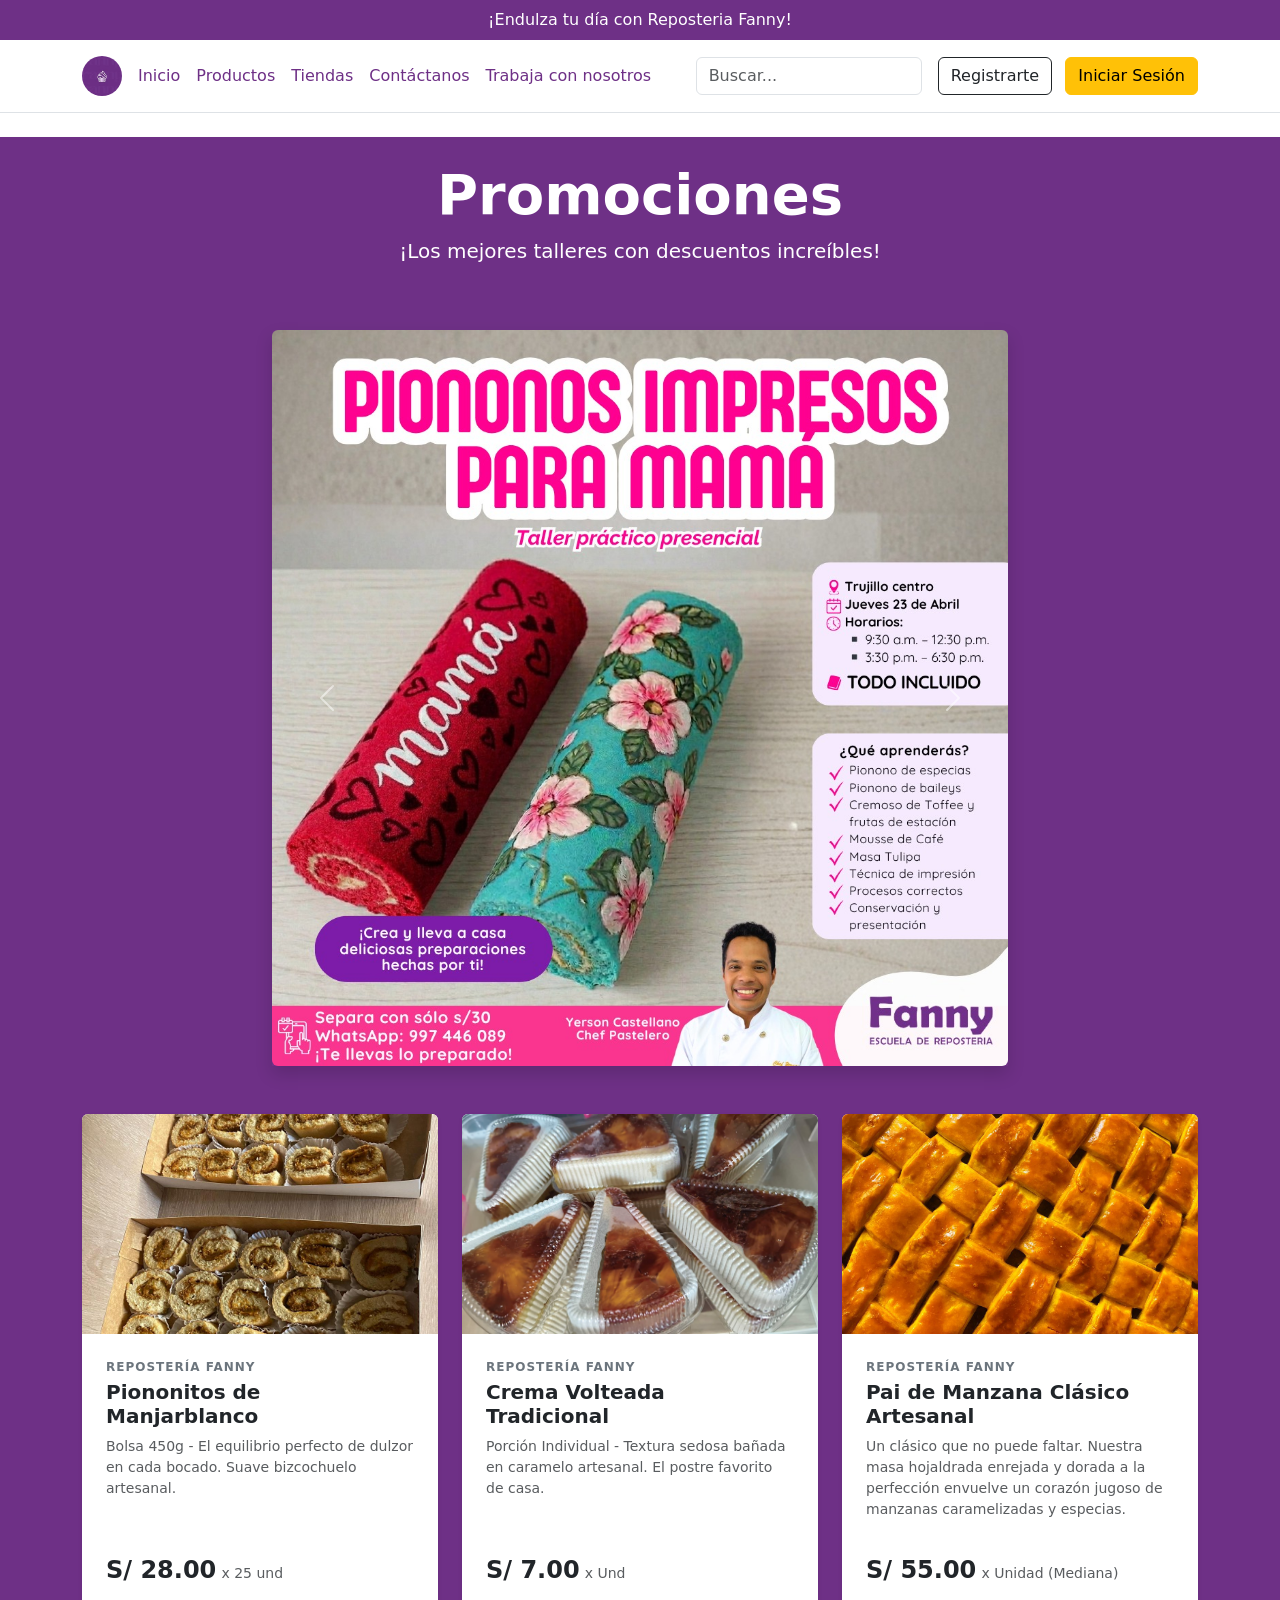
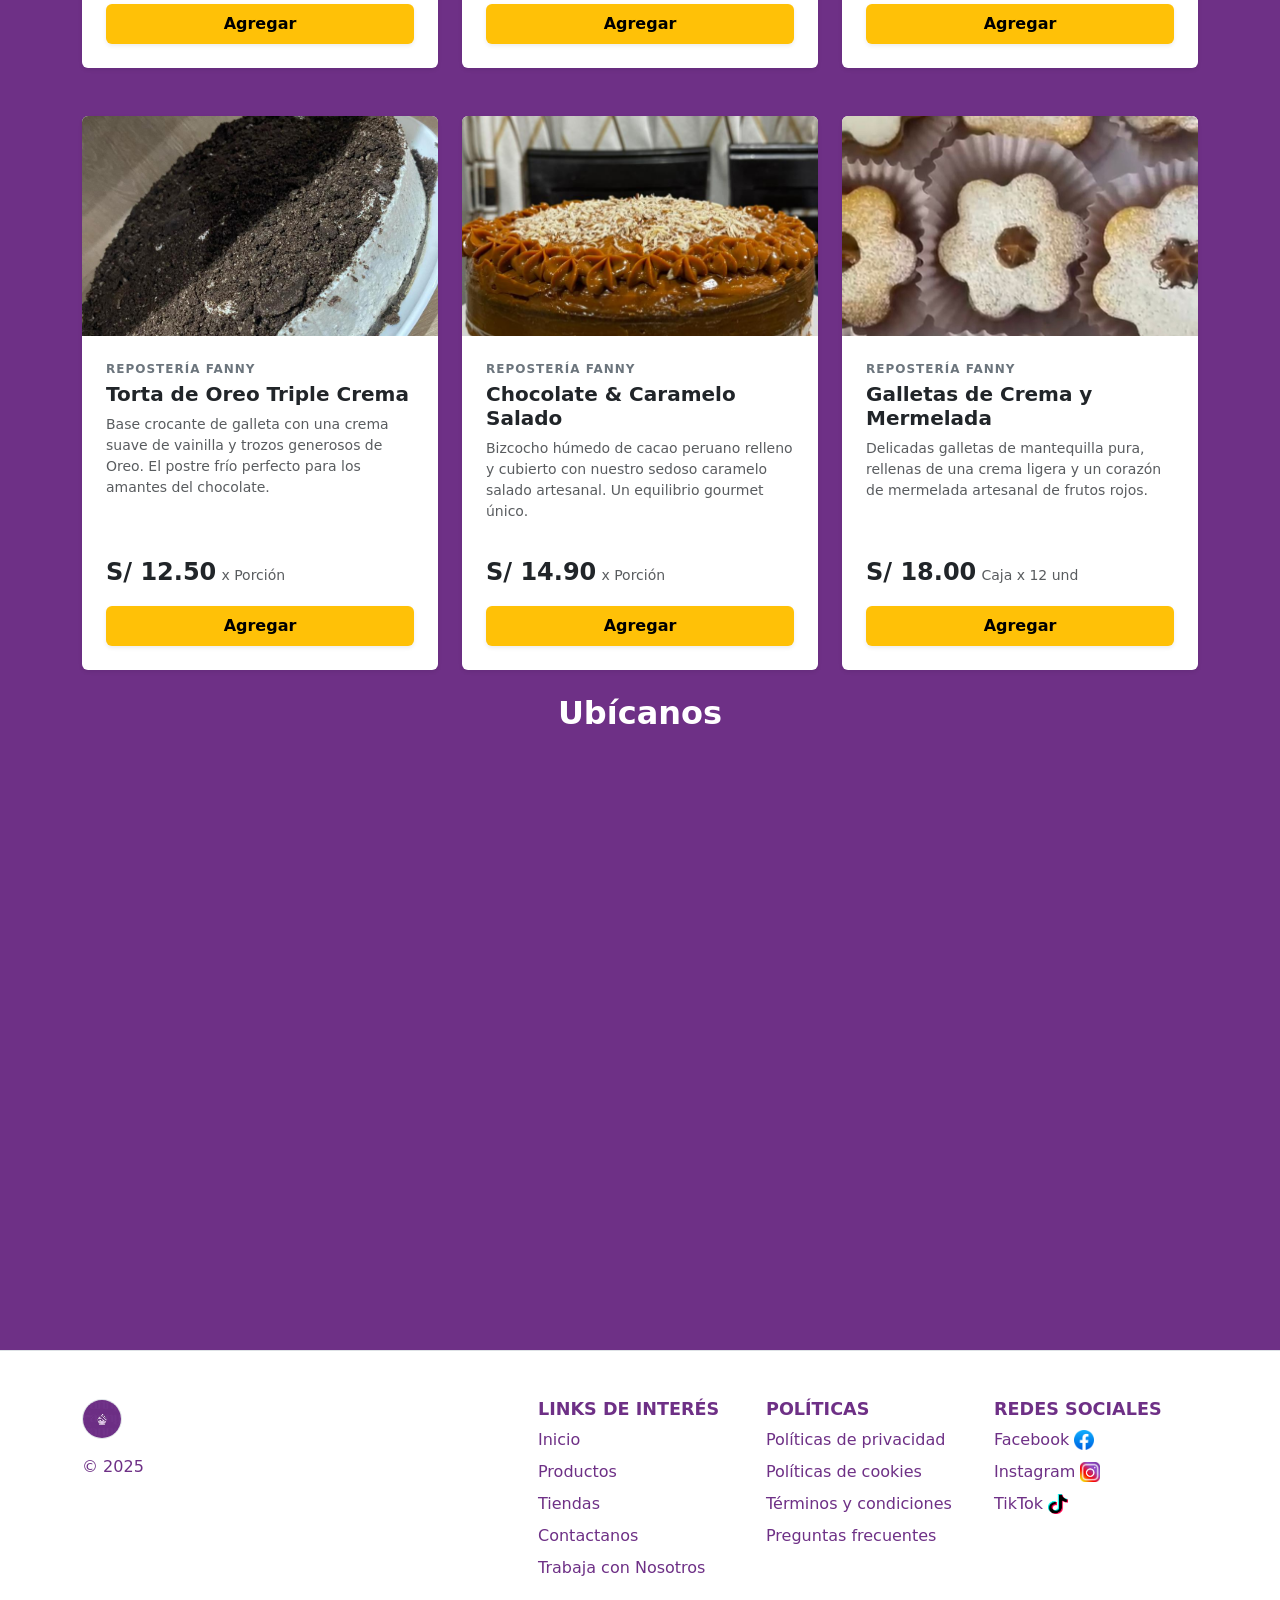
==== index.html @ 8c5440d7 "Add files via upload" ====
<!DOCTYPE html>
<html lang="en">
<head>
    <meta charset="UTF-8">
    <meta name="viewport" content="width=device-width, initial-scale=1.0">
    <link rel="favicon" href="icon.png">
    <link rel="stylesheet" href="style.css">
    <link href="https://cdn.jsdelivr.net/npm/bootstrap@5.3.8/dist/css/bootstrap.min.css" rel="stylesheet" integrity="sha384-sRIl4kxILFvY47J16cr9ZwB07vP4J8+LH7qKQnuqkuIAvNWLzeN8tE5YBujZqJLB" crossorigin="anonymous">
    <title>Reposteria Fanny</title>
</head>
<body>
    <header class="border-bottom">
        <div class="cabecera text-center py-2">
            <p class="m-0">¡Endulza tu día con Reposteria Fanny!</p>
        </div>
        <nav class="p-3">
            <div class="container">
                <div class="d-flex flex-wrap align-items-center justify-content-center justify-content-lg-start">
                    <a href="index.html" class="d-flex align-items-center mb-2 mb-lg-0 text-decoration-none">
                        <img src="img/logo.jpg" alt="Logo" width="40" height="40" class="me-2 rounded-circle">
                    </a>

                    <ul class="nav col-12 col-lg-auto me-lg-auto mb-2 justify-content-center mb-md-0">
                        <li><a href="index.html" class="nav-link px-2">Inicio</a></li>
                        <li><a href="#" class="nav-link px-2">Productos</a></li>
                        <li><a href="#" class="nav-link px-2">Tiendas</a></li>
                        <li><a href="#" class="nav-link px-2">Contáctanos</a></li>
                        <li><a href="#" class="nav-link px-2">Trabaja con nosotros</a></li>
                    </ul>

                    <form class="col-12 col-lg-auto mb-3 mb-lg-0 me-lg-3" role="search">
                        <input type="search" class="form-control" placeholder="Buscar..." aria-label="Search">
                    </form>

                    <div class="text-end">
                        <button type="button" class="btn btn-outline-dark me-2">Registrarte</button>
                        <button type="button" class="btn btn-warning">Iniciar Sesión</button>
                    </div>
                </div>
            </div>
        </nav>
    </header>
  <div class="container-fluid px-0 mt-4">
    <div class="promo-banner shadow-sm">
        <div class="py-4 text-center">
            <h1 class="display-4 fw-bold">Promociones</h1>
            <p class="lead">¡Los mejores talleres con descuentos increíbles!</p>
        </div>

        <div class="container mt-4 mb-0">
            <div class="row justify-content-center">
                <div class="col-md-8">
                    <div id="carouselExampleControls" class="carousel slide shadow" data-bs-ride="carousel">
                        <div class="carousel-inner rounded">
                            <div class="carousel-item active"> <img src="img/promo1.jpg" class="d-block w-100" style="height: 20%;; object-fit: cover;" alt="Promo 1">
                            </div>
                            <div class="carousel-item">
                                <img src="img/promo2.jpg" class="d-block w-100" style="height: 20%; object-fit: cover;" alt="Promo 2">
                            </div>
                            <div class="carousel-item">
                                <img src="img/promo3.jpg" class="d-block w-100" style="height: 20%;; object-fit: cover;" alt="Promo 3">
                            </div>
                        </div>

                        <button class="carousel-control-prev" type="button" data-bs-target="#carouselExampleControls" data-bs-slide="prev">
                            <span class="carousel-control-prev-icon" aria-hidden="true"></span>
                            <span class="visually-hidden">Anterior</span>
                        </button>
                        <button class="carousel-control-next" type="button" data-bs-target="#carouselExampleControls" data-bs-slide="next">
                            <span class="carousel-control-next-icon" aria-hidden="true"></span>
                            <span class="visually-hidden">Siguiente</span>
                        </button>
                    </div> 
                    </div>
                </div>
            </div>
 <div class="container py-5">
    <div class="row g-4">
        
        <div class="col-md-4">
            <div class="card h-100 border-0 shadow-sm custom-card">
                <div class="card-img-wrapper">
                    <img src="img/Piononos.jpeg" alt="Piononitos">
                </div>
                <div class="card-body d-flex flex-column p-4">
                    <span class="brand-label fw-bold text-uppercase mb-1">Repostería Fanny</span>
                    <h5 class="card-title fw-bold mb-2">Piononitos de Manjarblanco</h5>
                    <p class="card-text small text-muted flex-grow-1">
                        Bolsa 450g - El equilibrio perfecto de dulzor en cada bocado. Suave bizcochuelo artesanal.
                    </p>
                    <div class="mt-3 mb-3">
                        <span class="price-tag fw-bold">S/ 28.00</span>
                        <small class="text-muted"> x 25 und</small>
                    </div>
                    <button class="btn btn-warning w-100 fw-bold py-2 shadow-sm border-0" style="background-color: #ffc107;">Agregar</button>
                </div>
            </div>
        </div>

        <div class="col-md-4">
            <div class="card h-100 border-0 shadow-sm custom-card">
                <div class="card-img-wrapper">
                    <img src="img/Crema Volteada Tradicional.jpeg" alt="Crema Volteada">
                </div>
                <div class="card-body d-flex flex-column p-4">
                    <span class="brand-label fw-bold text-uppercase mb-1">Repostería Fanny</span>
                    <h5 class="card-title fw-bold mb-2">Crema Volteada Tradicional</h5>
                    <p class="card-text small text-muted flex-grow-1">
                        Porción Individual - Textura sedosa bañada en caramelo artesanal. El postre favorito de casa.
                    </p>
                    <div class="mt-3 mb-3">
                        <span class="price-tag fw-bold">S/ 7.00</span>
                        <small class="text-muted"> x Und</small>
                    </div>
                    <button class="btn btn-warning w-100 fw-bold py-2 shadow-sm border-0" style="background-color: #ffc107;">Agregar</button>
                </div>
            </div>
        </div>

        <div class="col-md-4">
            <div class="card h-100 border-0 shadow-sm custom-card">
                <div class="card-img-wrapper">
                    <img src="img/pai.jpg" alt="pai">
                </div>
                <div class="card-body d-flex flex-column p-4">
                    <span class="brand-label fw-bold text-uppercase mb-1">Repostería Fanny</span>
                    <h5 class="card-title fw-bold mb-2">Pai de Manzana Clásico Artesanal</h5>
                    <p class="card-text small text-muted flex-grow-1">
                        Un clásico que no puede faltar. Nuestra masa hojaldrada enrejada y dorada a la perfección envuelve un corazón jugoso de manzanas caramelizadas y especias.
                    </p>
                    <div class="mt-3 mb-3">
                        <span class="price-tag fw-bold">S/ 55.00</span>
                        <small class="text-muted"> x Unidad (Mediana)</small>
                    </div>
                    <button class="btn btn-warning w-100 fw-bold py-2 shadow-sm border-0" style="background-color: #ffc107;">Agregar</button>
                </div>
            </div>
        </div>
         <div class="container py-5">
    <div class="row g-4">
        
        <div class="col-md-4">
            <div class="card h-100 border-0 shadow-sm custom-card">
                <div class="card-img-wrapper">
                    <img src="img/torta_oreo.jpg" alt="Torta de Oreo">
                </div>
                <div class="card-body d-flex flex-column p-4">
                    <span class="brand-label fw-bold text-uppercase mb-1">Repostería Fanny</span>
                    <h5 class="card-title fw-bold mb-2">Torta de Oreo Triple Crema</h5>
                    <p class="card-text small text-muted flex-grow-1">
                        Base crocante de galleta con una crema suave de vainilla y trozos generosos de Oreo. El postre frío perfecto para los amantes del chocolate.
                    </p>
                    <div class="mt-3 mb-3">
                        <span class="price-tag fw-bold">S/ 12.50</span>
                        <small class="text-muted"> x Porción</small>
                    </div>
                    <button class="btn btn-warning w-100 fw-bold py-2 shadow-sm border-0" style="background-color: #ffc107;">Agregar</button>
                </div>
            </div>
        </div>

        <div class="col-md-4">
            <div class="card h-100 border-0 shadow-sm custom-card">
                <div class="card-img-wrapper">
                    <img src="img/torta_chocolate_caramelo.jpg" alt="Torta de Chocolate y Caramelo">
                </div>
                <div class="card-body d-flex flex-column p-4">
                    <span class="brand-label fw-bold text-uppercase mb-1">Repostería Fanny</span>
                    <h5 class="card-title fw-bold mb-2">Chocolate & Caramelo Salado</h5>
                    <p class="card-text small text-muted flex-grow-1">
                        Bizcocho húmedo de cacao peruano relleno y cubierto con nuestro sedoso caramelo salado artesanal. Un equilibrio gourmet único.
                    </p>
                    <div class="mt-3 mb-3">
                        <span class="price-tag fw-bold">S/ 14.90</span>
                        <small class="text-muted"> x Porción</small>
                    </div>
                    <button class="btn btn-warning w-100 fw-bold py-2 shadow-sm border-0" style="background-color: #ffc107;">Agregar</button>
                </div>
            </div>
        </div>

        <div class="col-md-4">
            <div class="card h-100 border-0 shadow-sm custom-card">
                <div class="card-img-wrapper">
                    <img src="img/galleta_mermelada.jpg" alt="Galletas de Mantequilla">
                </div>
                <div class="card-body d-flex flex-column p-4">
                    <span class="brand-label fw-bold text-uppercase mb-1">Repostería Fanny</span>
                    <h5 class="card-title fw-bold mb-2">Galletas de Crema y Mermelada</h5>
                    <p class="card-text small text-muted flex-grow-1">
                        Delicadas galletas de mantequilla pura, rellenas de una crema ligera y un corazón de mermelada artesanal de frutos rojos.
                    </p>
                    <div class="mt-3 mb-3">
                        <span class="price-tag fw-bold">S/ 18.00</span>
                        <small class="text-muted"> Caja x 12 und</small>
                    </div>
                    <button class="btn btn-warning w-100 fw-bold py-2 shadow-sm border-0" style="background-color: #ffc107;">Agregar</button>
                </div>
            </div>
        </div>
        <div class="container-fluid mt-4 px-0 text-center">
            <h2 class="fw-bold mb-3">Ubícanos</h2>
            <iframe src="https://www.google.com/maps/embed?pb=!1m18!1m12!1m3!1d3949.8845862780095!2d-79.02899262413187!3d-8.113232691916005!2m3!1f0!2f0!3f0!3m2!1i1024!2i768!4f13.1!3m3!1m2!1s0x91ad3d83b5457c7d%3A0x41e4fc3e2f25bf1e!2sJir%C3%B3n%20Orbegoso%20680%2C%20Trujillo%2013001!5e0!3m2!1ses!2spe!4v1776361163061!5m2!1ses!2spe" width="600" height="450" style="border:0;" allowfullscreen="" loading="lazy" referrerpolicy="no-referrer-when-downgrade"></iframe>
        </div>
    </div>
</div>
    </div>
</div>

      <footer class="footer-reposteria border-top w-100">
    <div class="container pt-5">
        <div class="row row-cols-1 row-cols-sm-2 row-cols-md-5">
            <div class="col mb-3">
                <a href="index.html" class="d-flex align-items-center mb-3 text-decoration-none">
                    <img src="img/logo.jpg" alt="Logo" width="40" height="40" class="rounded-circle border border-purple">
                </a>
                <p>© 2025</p>
            </div>

            <div class="col mb-3"></div> <div class="col mb-3">
                <h5 class="footer-title">LINKS DE INTERÉS</h5>
                <ul class="nav flex-column">
                    <li class="nav-item mb-2"><a href="#" class="nav-link p-0">Inicio</a></li>
                    <li class="nav-item mb-2"><a href="#" class="nav-link p-0">Productos</a></li>
                    <li class="nav-item mb-2"><a href="#" class="nav-link p-0">Tiendas</a></li>
                    <li class="nav-item mb-2"><a href="#" class="nav-link p-0">Contactanos</a></li>
                    <li class="nav-item mb-2"><a href="#" class="nav-link p-0">Trabaja con Nosotros</a></li>
                </ul>
            </div>
            <div class="col mb-3">
                <h5 class="footer-title">POLÍTICAS</h5>
                <ul class="nav flex-column">
                    <li class="nav-item mb-2"><a href="#" class="nav-link p-0">Políticas de privacidad</a></li>
                    <li class="nav-item mb-2"><a href="#" class="nav-link p-0">Políticas de cookies</a></li>
                    <li class="nav-item mb-2"><a href="#" class="nav-link p-0">Términos y condiciones</a></li>
                    <li class="nav-item mb-2"><a href="#" class="nav-link p-0">Preguntas frecuentes</a></li>
                </ul>
            </div>

            <div class="col mb-3">
                <h5 class="footer-title">REDES SOCIALES</h5>
                <ul class="nav flex-column">
                    <li class="nav-item mb-2"><a href="https://www.facebook.com/FannyAccesoriosDeReposteria/" class="nav-link p-0 img-fluid">Facebook <img src="img/facebook-icon.png" alt="Facebook" width="20" height="20"></a></li>
                    <li class="nav-item mb-2"><a href="https://l.facebook.com/l.php?u=https%3A%2F%2Fwww.instagram.com%2Ffannyaccesoriosdereposteria%3Ffbclid%3DIwZXh0bgNhZW0CMTAAYnJpZBExelJvUlJ5TEJVMDJXN0pjdHNydGMGYXBwX2lkEDIyMjAzOTE3ODgyMDA4OTIAAR53cmugeSFxqcC6rG__LhVDyBOvtDj29dRccJvs854P_AUSqkjqv7GCrhIj5g_aem_hWxPMHQzwizPK7tuMA5d2w&h=AT46NLD3ytoourMOl7hYH9uGkQStY8wUwkt2HsrFkjQu7aCDerwFJEZ8V-l4h8QDH_vDskFBAxQ47pb4YFqNUSRnafPoYi-OVWZzvm3iaOgwulrAArCb069BrteAULRqoznj" class="nav-link p-0 img-fluid">Instagram <img src="img/instagram-icon.png" alt="Instagram" width="20" height="20"></a></li>
                    <li class="nav-item mb-2"><a href="https://www.tiktok.com/@fannyaccesoriostrujillo" class="nav-link p-0 img-fluid">TikTok <img src="img/tiktok-icon.png" alt="TikTok" width="20" height="20"></a></li>
                </ul>
            </div>
        </div>
    </div>
</footer>
    <script src="https://cdn.jsdelivr.net/npm/bootstrap@5.3.8/dist/js/bootstrap.bundle.min.js" integrity="sha384-FKyoEForCGlyvwx9Hj09JcYn3nv7wiPVlz7YYwJrWVcXK/BmnVDxM+D2scQbITxI" crossorigin="anonymous"></script>
</body>
</html>
---- style.css ----
:root {
    --purple-fanny: #6e3086;
    --yellow-fanny: #F9D71C;
}

header .nav-link, 
.footer-reposteria .nav-link {
    color: var(--purple-fanny);
    transition: color 0.3s ease; 
}

header .nav-link:hover, 
.footer-reposteria .nav-link:hover {
    color: var(--yellow-fanny);
}


.cabecera {
    background-color: var(--purple-fanny);
    color: white;
    width: 100%; 
}

.productos-container {
    background-color: var(--yellow-fanny);
    padding: 2rem 0;
}
.promo-banner {
    background-color: var(--purple-fanny);
    color: white;
    width: 100%; 
}

.card-img-wrapper {
    height: 220px;
    overflow: hidden;
    background-color: #f8f9fa;
}

.card-img-wrapper img {
    width: 100%;
    height: 100%;
    object-fit: cover; 
    transition: transform 0.3s ease;
}
.custom-card {
    transition: transform 0.3s ease, box-shadow 0.3s ease;
    border-radius: 10px;
    overflow: hidden;
}

.custom-card:hover {
    transform: translateY(-5px);
    box-shadow: 0 10px 20px rgba(0,0,0,0.15);
}

.custom-card:hover .card-img-wrapper img {
    transform: scale(1.05);
}

.brand-label {
    font-size: 0.75rem;
    letter-spacing: 1px;
    color: #6c757d;
}

.price-tag {
    font-size: 1.5rem;
    color: #212529;
}

.cards-produtcos{
    border: 2px solid var(--purple-fanny);
    transition: transform 0.3s ease, box-shadow 0.3s ease;
}
.footer-reposteria {
    background-color: white;
    width: 100%;
    margin-top: 3rem;
}

.footer-title {
    color: var(--purple-fanny);
    font-weight: bold;
    font-size: 1.1rem;
}

.footer-reposteria p {
    color: var(--purple-fanny);
}

.border-purple {
    border: 2px solid var(--purple-fanny) 
}
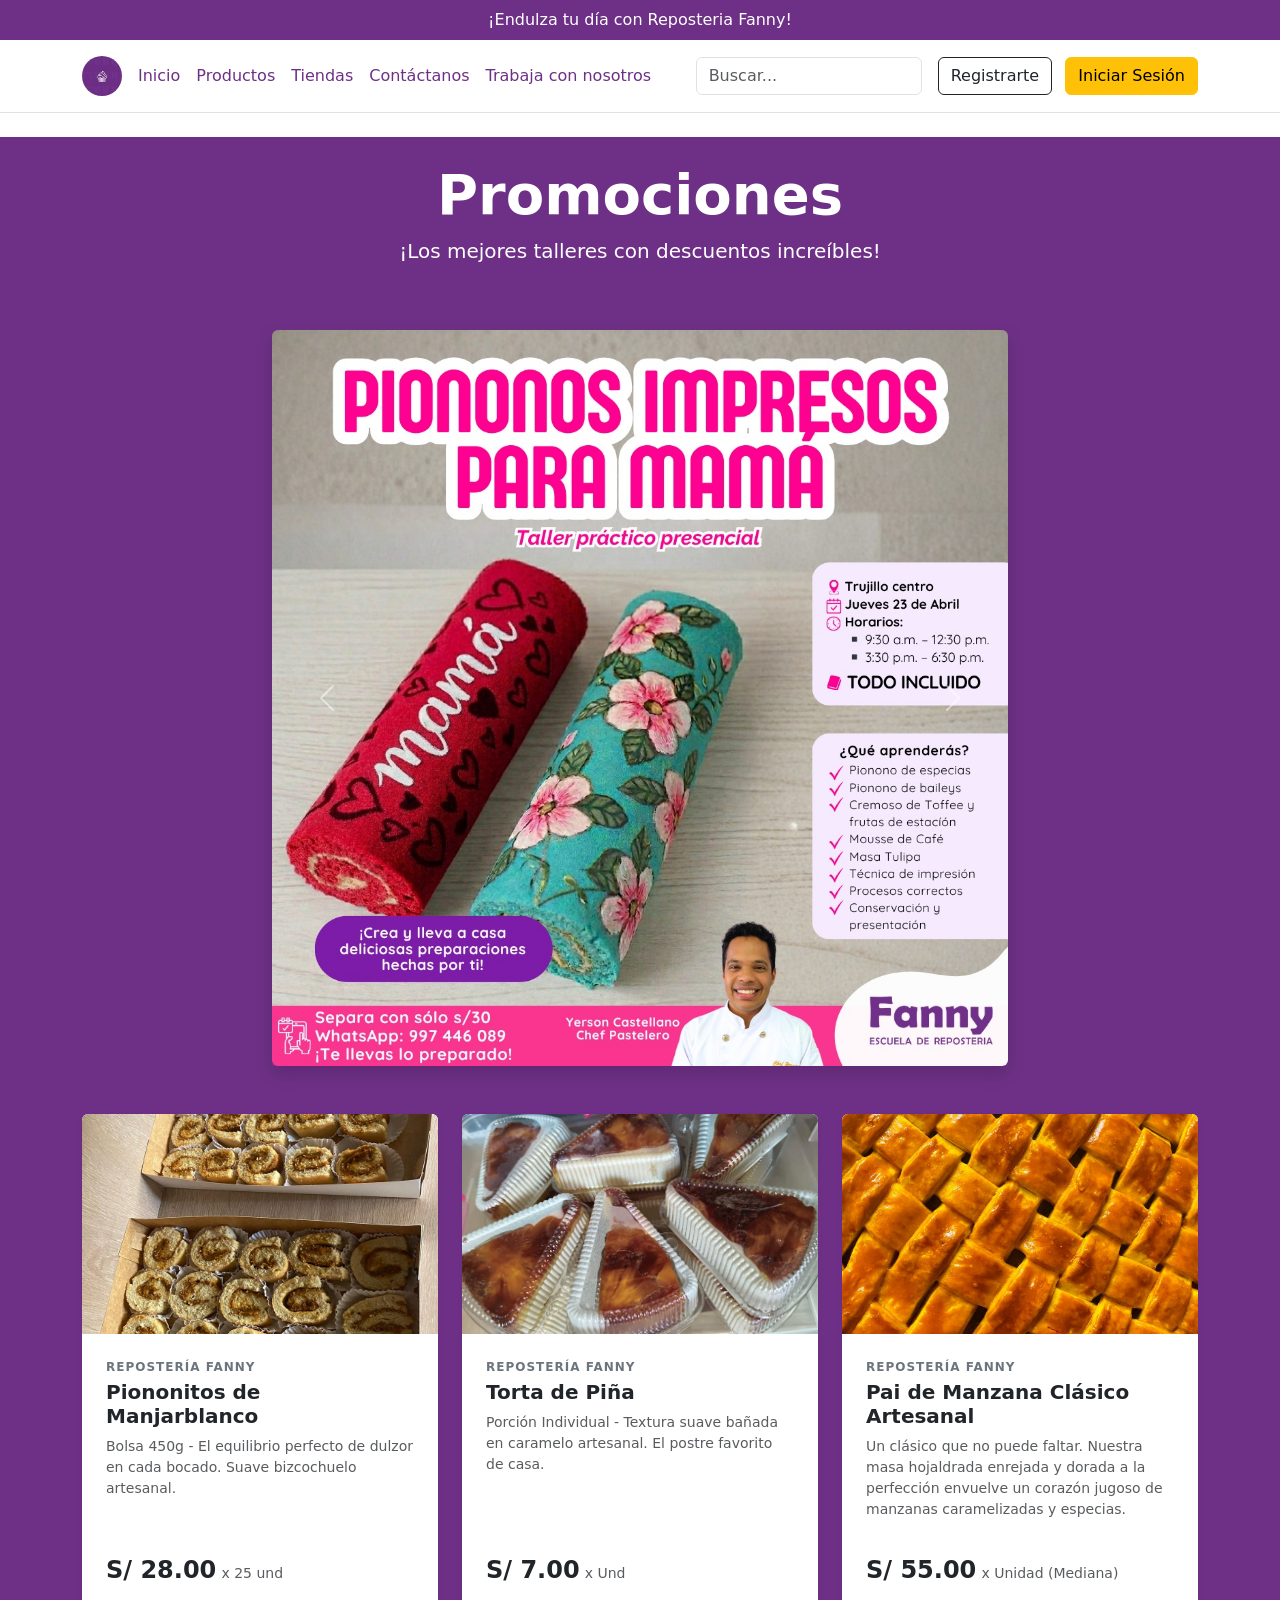
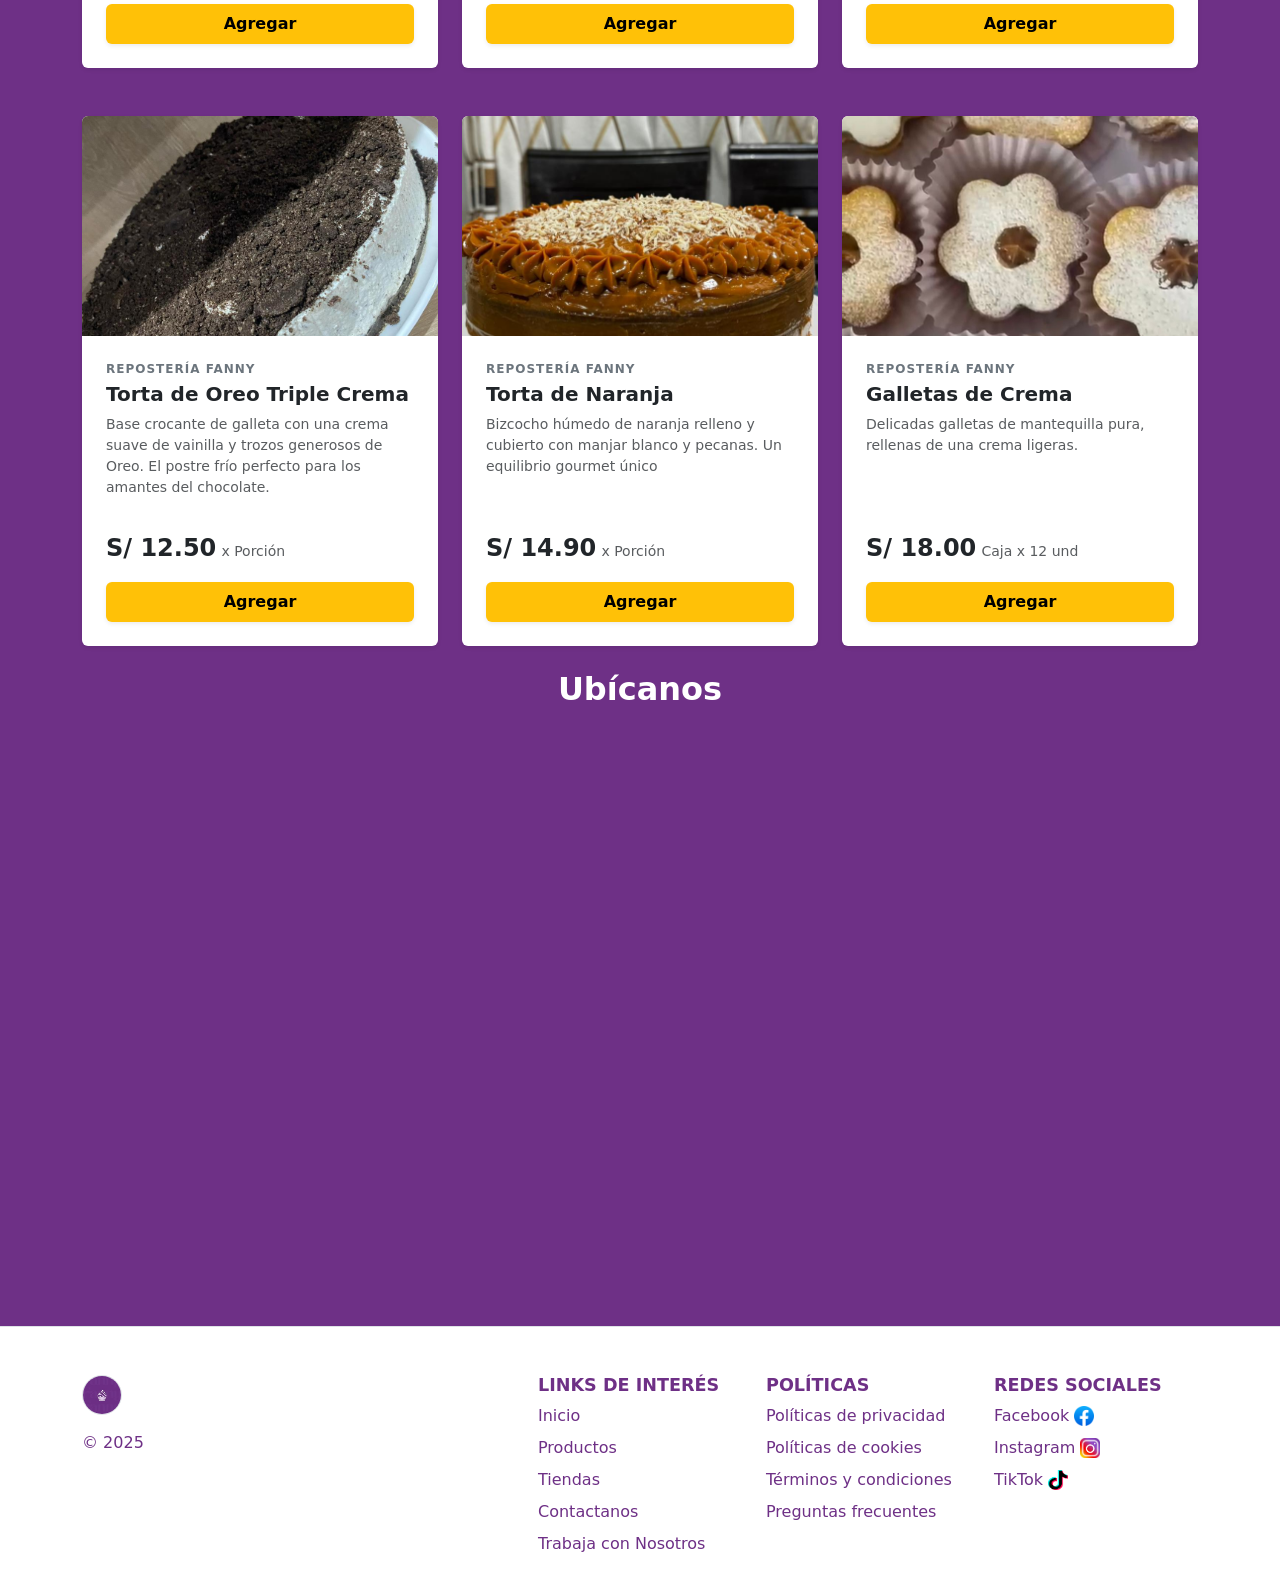
==== commit 877f8f10: "Add files via upload" ====
--- a/index.html
+++ b/index.html
@@ -100,13 +100,13 @@
         <div class="col-md-4">
             <div class="card h-100 border-0 shadow-sm custom-card">
                 <div class="card-img-wrapper">
-                    <img src="img/Crema Volteada Tradicional.jpeg" alt="Crema Volteada">
-                </div>
-                <div class="card-body d-flex flex-column p-4">
-                    <span class="brand-label fw-bold text-uppercase mb-1">Repostería Fanny</span>
-                    <h5 class="card-title fw-bold mb-2">Crema Volteada Tradicional</h5>
-                    <p class="card-text small text-muted flex-grow-1">
-                        Porción Individual - Textura sedosa bañada en caramelo artesanal. El postre favorito de casa.
+                    <img src="img/torta_de_piña.jpeg" alt="Crema Volteada">
+                </div>
+                <div class="card-body d-flex flex-column p-4">
+                    <span class="brand-label fw-bold text-uppercase mb-1">Repostería Fanny</span>
+                    <h5 class="card-title fw-bold mb-2">Torta de Piña</h5>
+                    <p class="card-text small text-muted flex-grow-1">
+                        Porción Individual - Textura suave bañada en caramelo artesanal. El postre favorito de casa.
                     </p>
                     <div class="mt-3 mb-3">
                         <span class="price-tag fw-bold">S/ 7.00</span>
@@ -162,13 +162,13 @@
         <div class="col-md-4">
             <div class="card h-100 border-0 shadow-sm custom-card">
                 <div class="card-img-wrapper">
-                    <img src="img/torta_chocolate_caramelo.jpg" alt="Torta de Chocolate y Caramelo">
-                </div>
-                <div class="card-body d-flex flex-column p-4">
-                    <span class="brand-label fw-bold text-uppercase mb-1">Repostería Fanny</span>
-                    <h5 class="card-title fw-bold mb-2">Chocolate & Caramelo Salado</h5>
-                    <p class="card-text small text-muted flex-grow-1">
-                        Bizcocho húmedo de cacao peruano relleno y cubierto con nuestro sedoso caramelo salado artesanal. Un equilibrio gourmet único.
+                    <img src="img/torta_de_naranja.jpg" alt="Torta de Chocolate y Caramelo">
+                </div>
+                <div class="card-body d-flex flex-column p-4">
+                    <span class="brand-label fw-bold text-uppercase mb-1">Repostería Fanny</span>
+                    <h5 class="card-title fw-bold mb-2">Torta de Naranja</h5>
+                    <p class="card-text small text-muted flex-grow-1">
+                        Bizcocho húmedo de naranja relleno y cubierto con manjar blanco y pecanas. Un equilibrio gourmet único
                     </p>
                     <div class="mt-3 mb-3">
                         <span class="price-tag fw-bold">S/ 14.90</span>
@@ -182,13 +182,13 @@
         <div class="col-md-4">
             <div class="card h-100 border-0 shadow-sm custom-card">
                 <div class="card-img-wrapper">
-                    <img src="img/galleta_mermelada.jpg" alt="Galletas de Mantequilla">
-                </div>
-                <div class="card-body d-flex flex-column p-4">
-                    <span class="brand-label fw-bold text-uppercase mb-1">Repostería Fanny</span>
-                    <h5 class="card-title fw-bold mb-2">Galletas de Crema y Mermelada</h5>
-                    <p class="card-text small text-muted flex-grow-1">
-                        Delicadas galletas de mantequilla pura, rellenas de una crema ligera y un corazón de mermelada artesanal de frutos rojos.
+                    <img src="img/galleta_crema.jpg" alt="Galletas de Mantequilla">
+                </div>
+                <div class="card-body d-flex flex-column p-4">
+                    <span class="brand-label fw-bold text-uppercase mb-1">Repostería Fanny</span>
+                    <h5 class="card-title fw-bold mb-2">Galletas de Crema</h5>
+                    <p class="card-text small text-muted flex-grow-1">
+                        Delicadas galletas de mantequilla pura, rellenas de una crema ligeras.
                     </p>
                     <div class="mt-3 mb-3">
                         <span class="price-tag fw-bold">S/ 18.00</span>
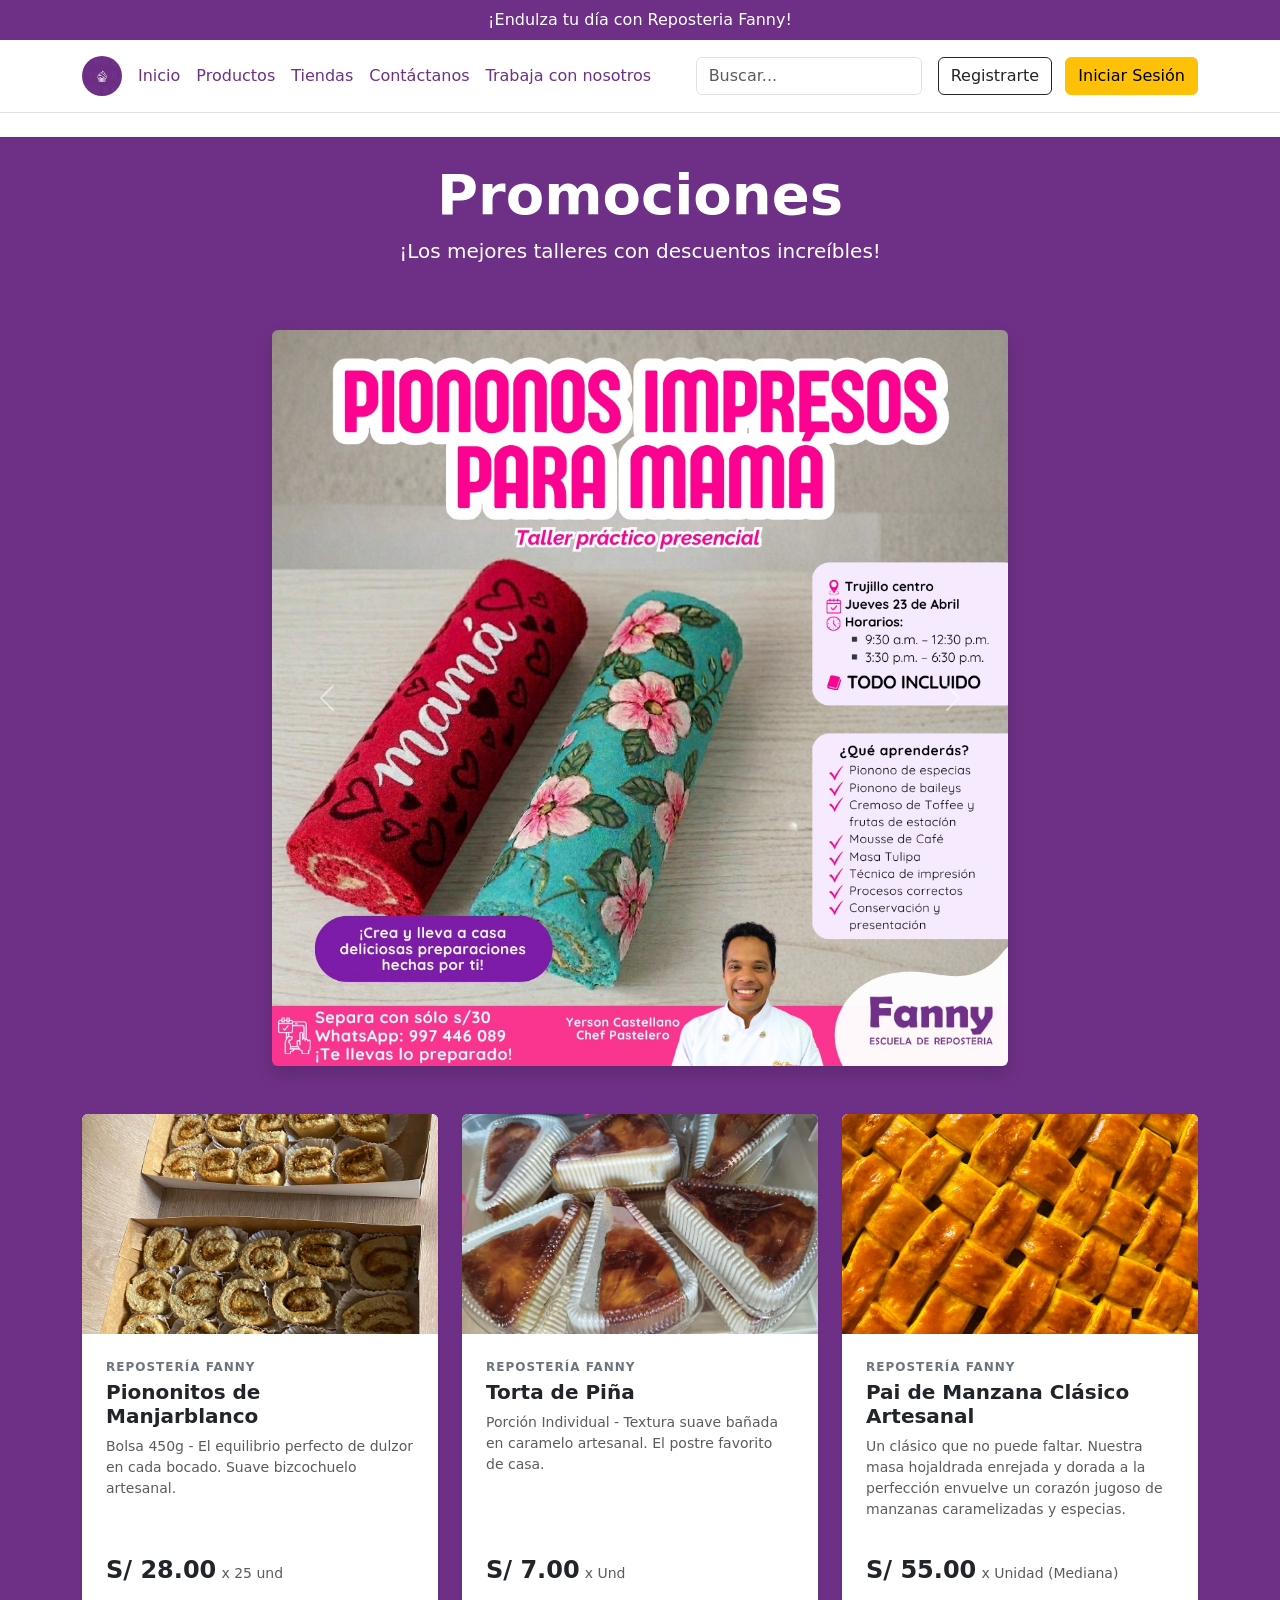
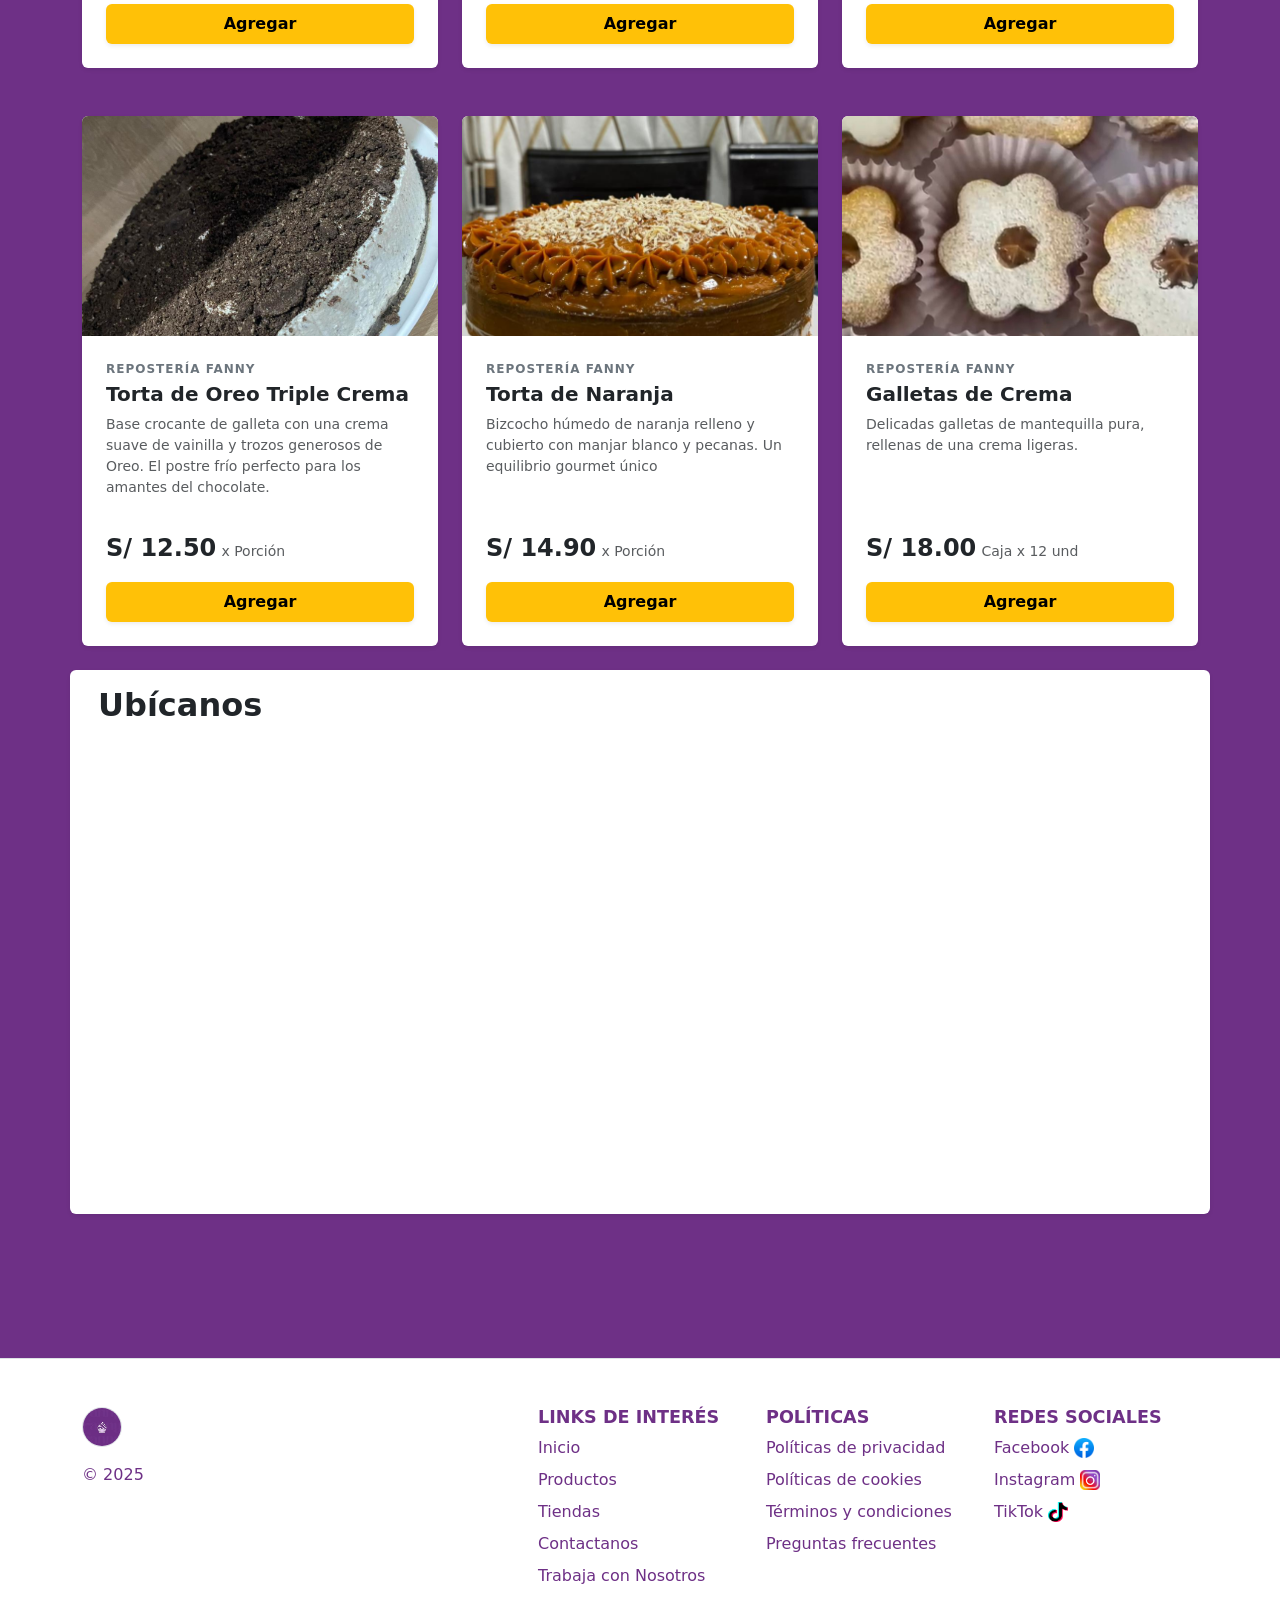
==== commit 333d0390: "Add files via upload" ====
--- a/index.html
+++ b/index.html
@@ -3,7 +3,7 @@
 <head>
     <meta charset="UTF-8">
     <meta name="viewport" content="width=device-width, initial-scale=1.0">
-    <link rel="favicon" href="icon.png">
+    <link rel="icon" href="icon.png" type="image/png">
     <link rel="stylesheet" href="style.css">
     <link href="https://cdn.jsdelivr.net/npm/bootstrap@5.3.8/dist/css/bootstrap.min.css" rel="stylesheet" integrity="sha384-sRIl4kxILFvY47J16cr9ZwB07vP4J8+LH7qKQnuqkuIAvNWLzeN8tE5YBujZqJLB" crossorigin="anonymous">
     <title>Reposteria Fanny</title>
@@ -33,8 +33,8 @@
                     </form>
 
                     <div class="text-end">
-                        <button type="button" class="btn btn-outline-dark me-2">Registrarte</button>
-                        <button type="button" class="btn btn-warning">Iniciar Sesión</button>
+                        <a href="registro.html" class="btn btn-outline-dark me-2">Registrarte</a>
+                        <a href="login.html" class="btn btn-warning">Iniciar Sesión</a>
                     </div>
                 </div>
             </div>
@@ -100,7 +100,7 @@
         <div class="col-md-4">
             <div class="card h-100 border-0 shadow-sm custom-card">
                 <div class="card-img-wrapper">
-                    <img src="img/torta_de_piña.jpeg" alt="Crema Volteada">
+                    <img src="img/torta_de_piña.jpeg" alt="Torta de Piña">
                 </div>
                 <div class="card-body d-flex flex-column p-4">
                     <span class="brand-label fw-bold text-uppercase mb-1">Repostería Fanny</span>
@@ -198,10 +198,12 @@
                 </div>
             </div>
         </div>
-        <div class="container-fluid mt-4 px-0 text-center">
+        <div class="card h-100 border-0 shadow-sm custom-card">
+                <div class="card-body">
             <h2 class="fw-bold mb-3">Ubícanos</h2>
-            <iframe src="https://www.google.com/maps/embed?pb=!1m18!1m12!1m3!1d3949.8845862780095!2d-79.02899262413187!3d-8.113232691916005!2m3!1f0!2f0!3f0!3m2!1i1024!2i768!4f13.1!3m3!1m2!1s0x91ad3d83b5457c7d%3A0x41e4fc3e2f25bf1e!2sJir%C3%B3n%20Orbegoso%20680%2C%20Trujillo%2013001!5e0!3m2!1ses!2spe!4v1776361163061!5m2!1ses!2spe" width="600" height="450" style="border:0;" allowfullscreen="" loading="lazy" referrerpolicy="no-referrer-when-downgrade"></iframe>
-        </div>
+            <iframe src="https://www.google.com/maps/embed?pb=!1m18!1m12!1m3!1d3949.8845862780095!2d-79.02899262413187!3d-8.113232691916005!2m3!1f0!2f0!3f0!3m2!1i1024!2i768!4f13.1!3m3!1m2!1s0x91ad3d83b5457c7d%3A0x41e4fc3e2f25bf1e!2sJir%C3%B3n%20Orbegoso%20680%2C%20Trujillo%2013001!5e0!3m2!1ses!2spe!4v1776361163061!5m2!1ses!2spe" width="100%" height="450" style="border:0;" allowfullscreen="" loading="lazy" referrerpolicy="no-referrer-when-downgrade"></iframe>
+        </div>
+    </div>
     </div>
 </div>
     </div>
